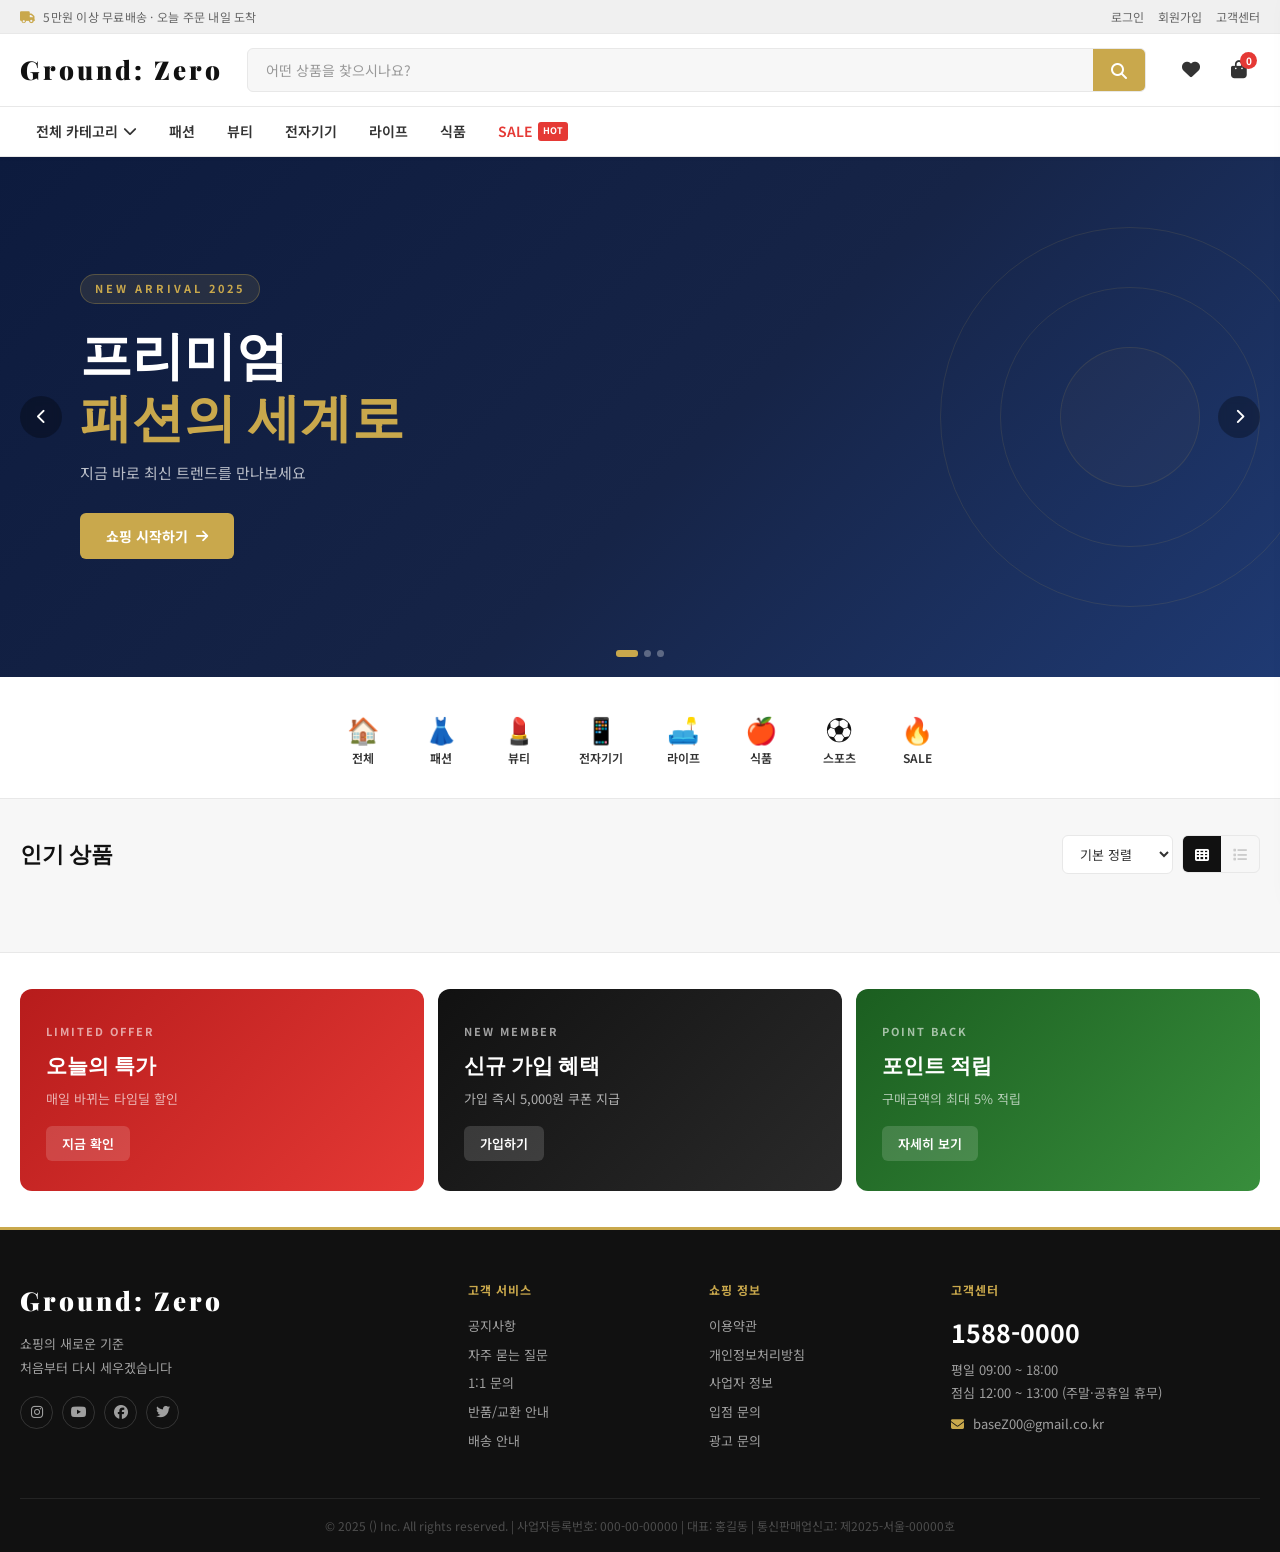
==== mypage.html @ 8efa4e67 "demo_1" ====
<!DOCTYPE html>
<html lang="ko" data-theme="light">

<head>
    <meta charset="UTF-8" />
    <meta name="viewport" content="width=device-width, initial-scale=1.0" />
    <title>마이페이지 — Ground: Zero</title>
    <link rel="stylesheet" href="main.css" />
    <link rel="stylesheet" href="mypage.css" />
    <link
        href="https://fonts.googleapis.com/css2?family=Playfair+Display:wght@400;700;900&family=Noto+Sans+KR:wght@300;400;500;700&display=swap"
        rel="stylesheet" />
    <link rel="stylesheet" href="https://cdnjs.cloudflare.com/ajax/libs/font-awesome/6.5.0/css/all.min.css" />
</head>

<body>

    <!-- HEADER -->
    <header id="mainHeader">
        <div class="header-top">
            <div class="container">
                <span class="header-notice"><i class="fa fa-truck"></i> 5만원 이상 무료배송 · 오늘 주문 내일 도착</span>
                <div class="header-top-links">
                    <a href="main.html">홈</a>
                    <a href="main.html" id="logoutLink" onclick="handleLogout()">로그아웃</a>
                    <a href="customer.html">고객센터</a>
                    <button class="dark-toggle" id="darkToggle" onclick="toggleDarkMode()" title="다크모드 전환">
                        <span class="toggle-track">
                            <span class="toggle-thumb"></span>
                            <i class="fa fa-sun toggle-icon sun-icon"></i>
                            <i class="fa fa-moon toggle-icon moon-icon"></i>
                        </span>
                        <span class="toggle-label" id="toggleLabel">다크</span>
                    </button>
                </div>
            </div>
        </div>
        <div class="header-main">
            <div class="container">
                <div class="logo" onclick="location.href='main.html'">Ground: Zero</div>
                <nav class="header-nav">
                    <a href="main.html">홈</a>
                    <a href="mypage.html" class="active">마이페이지</a>
                    <a href="notice.html">공지사항</a>
                    <a href="customer.html">고객센터</a>
                </nav>
                <div class="header-icons">
                    <a href="main.html" class="icon-btn" title="쇼핑 계속하기"><i class="fa fa-shopping-bag"></i></a>
                </div>
            </div>
        </div>
    </header>

    <!-- PAGE HERO -->
    <section class="mypage-hero">
        <div class="container">
            <div class="breadcrumb">
                <a href="main.html">홈</a>
                <i class="fa fa-chevron-right"></i>
                <span>마이페이지</span>
            </div>
            <div class="hero-profile">
                <div class="avatar" id="userAvatar">?</div>
                <div class="hero-info">
                    <p class="hero-greeting">안녕하세요 👋</p>
                    <h1 id="heroName">로딩 중...</h1>
                    <span class="hero-badge"><i class="fa fa-crown"></i> 일반 회원</span>
                </div>
            </div>
        </div>
        <div class="hero-deco">
            <div class="deco-circle dc1"></div>
            <div class="deco-circle dc2"></div>
        </div>
    </section>

    <!-- MAIN -->
    <main class="mypage-main">
        <div class="container">
            <div class="mypage-layout">

                <!-- 사이드바 -->
                <aside class="mypage-sidebar">
                    <div class="profile-card">
                        <div class="profile-avatar" id="sideAvatar">?</div>
                        <div class="profile-name" id="sideName">-</div>
                        <div class="profile-nick" id="sideNick">-</div>
                        <div class="profile-stats">
                            <div class="pstat">
                                <span class="pstat-num" id="statCart">0</span>
                                <span class="pstat-label">장바구니</span>
                            </div>
                            <div class="pstat-divider"></div>
                            <div class="pstat">
                                <span class="pstat-num" id="statWish">0</span>
                                <span class="pstat-label">찜</span>
                            </div>
                            <div class="pstat-divider"></div>
                            <div class="pstat">
                                <span class="pstat-num" id="statRecent">0</span>
                                <span class="pstat-label">최근 본</span>
                            </div>
                        </div>
                    </div>

                    <nav class="side-nav">
                        <a href="#section-cart" class="side-nav-item active" onclick="scrollTo('section-cart')">
                            <i class="fa fa-shopping-cart"></i> 장바구니
                        </a>
                        <a href="#section-wish" class="side-nav-item" onclick="scrollTo('section-wish')">
                            <i class="fa fa-heart"></i> 찜 목록
                        </a>
                        <a href="#section-recent" class="side-nav-item" onclick="scrollTo('section-recent')">
                            <i class="fa fa-clock"></i> 최근 본 상품
                        </a>
                        <a href="main.html" class="side-nav-item">
                            <i class="fa fa-store"></i> 쇼핑 계속하기
                        </a>
                    </nav>
                </aside>

                <!-- 콘텐츠 -->
                <div class="mypage-content">

                    <!-- 장바구니 -->
                    <section class="mp-section" id="section-cart">
                        <div class="mp-section-header">
                            <div class="mp-section-title">
                                <i class="fa fa-shopping-cart"></i>
                                <h2>장바구니</h2>
                                <span class="mp-count" id="cartCount">0</span>
                            </div>
                            <a href="main.html" class="mp-btn-outline">쇼핑 계속하기</a>
                        </div>
                        <div class="mp-list" id="cartList">
                            <div class="mp-empty">
                                <i class="fa fa-shopping-cart"></i>
                                <p>장바구니가 비어있어요</p>
                                <a href="main.html" class="mp-btn-fill">상품 보러가기</a>
                            </div>
                        </div>
                        <div class="cart-summary" id="cartSummary" style="display:none">
                            <div class="cart-total-row">
                                <span>총 결제금액</span>
                                <strong id="cartTotal">₩0</strong>
                            </div>
                            <button class="mp-btn-checkout" onclick="location.href='main.html'">
                                <i class="fa fa-credit-card"></i> 주문하기
                            </button>
                        </div>
                    </section>

                    <!-- 찜 목록 -->
                    <section class="mp-section" id="section-wish">
                        <div class="mp-section-header">
                            <div class="mp-section-title">
                                <i class="fa fa-heart"></i>
                                <h2>찜 목록</h2>
                                <span class="mp-count" id="wishCount">0</span>
                            </div>
                        </div>
                        <div class="mp-grid" id="wishList">
                            <div class="mp-empty">
                                <i class="fa fa-heart"></i>
                                <p>찜한 상품이 없어요</p>
                                <a href="main.html" class="mp-btn-fill">상품 보러가기</a>
                            </div>
                        </div>
                    </section>

                    <!-- 최근 본 상품 -->
                    <section class="mp-section" id="section-recent">
                        <div class="mp-section-header">
                            <div class="mp-section-title">
                                <i class="fa fa-clock"></i>
                                <h2>최근 본 상품</h2>
                                <span class="mp-count" id="recentCount">0</span>
                            </div>
                            <button class="mp-btn-outline" onclick="clearRecent()">전체 삭제</button>
                        </div>
                        <div class="mp-grid" id="recentList">
                            <div class="mp-empty">
                                <i class="fa fa-clock"></i>
                                <p>최근 본 상품이 없어요</p>
                                <a href="main.html" class="mp-btn-fill">상품 보러가기</a>
                            </div>
                        </div>
                    </section>

                </div>
            </div>
        </div>
    </main>

    <!-- FOOTER -->
    <footer>
        <div class="container">
            <div class="footer-grid">
                <div class="footer-brand">
                    <div class="logo">Ground: Zero</div>
                    <p>쇼핑의 새로운 기준<br />처음부터 다시 세우겠습니다</p>
                    <div class="social-links">
                        <a href="#"><i class="fab fa-instagram"></i></a>
                        <a href="#"><i class="fab fa-youtube"></i></a>
                        <a href="#"><i class="fab fa-facebook"></i></a>
                        <a href="#"><i class="fab fa-twitter"></i></a>
                    </div>
                </div>
                <div class="footer-links">
                    <h4>고객 서비스</h4>
                    <a href="notice.html">공지사항</a>
                    <a href="customer.html">자주 묻는 질문</a>
                    <a href="customer.html">1:1 문의</a>
                </div>
                <div class="footer-links">
                    <h4>쇼핑 정보</h4>
                    <a href="#">이용약관</a>
                    <a href="#">개인정보처리방침</a>
                    <a href="#">사업자 정보</a>
                </div>
                <div class="footer-contact">
                    <h4>고객센터</h4>
                    <div class="cs-number">1588-0000</div>
                    <p>평일 09:00 ~ 18:00<br />점심 12:00 ~ 13:00</p>
                    <div class="cs-email"><i class="fa fa-envelope"></i> baseZ00@gmail.co.kr</div>
                </div>
            </div>
            <div class="footer-bottom">
                <p>© 2025 Ground: Zero Inc. All rights reserved.</p>
            </div>
        </div>
    </footer>

    <div class="toast-wrap" id="toastWrap"></div>
    <script src="mypage.js"></script>
</body>

</html>
---- main.css ----
/* ============================================
   Ground: Zero — main.css
   쇼핑몰 스타일: 흰 배경 + 골드 포인트
   다크모드 없음
   ============================================ */

:root {
  --accent:      #c9a84c;
  --accent-lt:   #e8c97a;
  --accent-dim:  #fdf6e3;
  --black:       #111111;
  --gray-dark:   #333333;
  --gray:        #666666;
  --gray-light:  #999999;
  --gray-pale:   #cccccc;
  --border:      #e8e8e8;
  --bg:          #ffffff;
  --bg-soft:     #f7f7f7;
  --red:         #e53935;
  --green:       #2e7d32;
  --blue:        #1565c0;
  --radius:      6px;
  --radius-sm:   4px;
  --radius-lg:   12px;
  --transition:  all 0.18s ease;
  --shadow:      0 2px 8px rgba(0,0,0,0.08);
  --shadow-lg:   0 4px 24px rgba(0,0,0,0.12);
  /* 하위 호환 */
  --navy:        var(--black);
  --navy-mid:    #222;
  --navy-light:  #333;
  --cream:       #fff;
  --cream-dark:  var(--bg-soft);
  --beige:       var(--bg-soft);
  --text-main:   var(--black);
  --text-sub:    var(--gray);
  --text-muted:  var(--gray-light);
  --text-logo:   var(--black);
  --bg-header:   var(--black);
  --bg-header2:  #1a1a1a;
  --bg-main:     var(--bg-soft);
  --bg-qcat:     var(--bg);
  --bg-cart:     var(--bg);
  --bg-event:    var(--bg);
  --bg-nav:      var(--bg);
  --bg-card:     var(--bg);
  --bg-input:    var(--bg);
  --bg-modal:    var(--bg);
  --bg-suggest:  var(--bg);
  --bg-terms:    var(--bg-soft);
  --bg-page:     var(--bg);
  --text-on-header: rgba(255,255,255,0.85);
  --text-nav:    var(--gray-dark);
  --text-footer: rgba(255,255,255,0.65);
  --border-card: var(--border);
  --border-nav:  var(--border);
}

/* ── 리셋 ── */
*, *::before, *::after { box-sizing: border-box; margin: 0; padding: 0; }
html { scroll-behavior: smooth; }
body {
  font-family: 'Noto Sans KR', sans-serif;
  background: var(--bg);
  color: var(--black);
  line-height: 1.6;
  overflow-x: hidden;
  font-size: 14px;
}
a { text-decoration: none; color: inherit; }
button { cursor: pointer; border: none; background: none; font-family: inherit; font-size: inherit; }
input, select, textarea { font-family: inherit; font-size: inherit; }
ul { list-style: none; }
img { max-width: 100%; display: block; }
.container { max-width: 1280px; margin: 0 auto; padding: 0 20px; }

/* ══════════════════════════════════════════
   HEADER
══════════════════════════════════════════ */
#mainHeader {
  position: sticky; top: 0; z-index: 900;
  background: #fff;
  border-bottom: 1px solid var(--border);
  box-shadow: 0 1px 4px rgba(0,0,0,0.06);
  transition: box-shadow 0.2s;
}
.header-top { background: #f0f0f0; padding: 7px 0; border-bottom: 1px solid var(--border); }
.header-top .container { display: flex; justify-content: space-between; align-items: center; }
.header-notice { font-size: 12px; color: var(--gray); letter-spacing: 0.02em; }
.header-notice i { margin-right: 5px; color: var(--accent); }
.header-top-links { display: flex; gap: 14px; align-items: center; }
.header-top-links a { color: var(--gray); font-size: 12px; transition: var(--transition); }
.header-top-links a:hover { color: var(--black); }

/* 다크모드 토글 완전 숨김 */
.dark-toggle { display: none !important; }

.header-main { padding: 14px 0; }
.header-main .container { display: flex; align-items: center; gap: 24px; }
.logo {
  font-family: 'Playfair Display', serif;
  font-size: 26px; font-weight: 900;
  color: var(--black); letter-spacing: 3px;
  cursor: pointer; flex-shrink: 0;
}

/* 검색 */
.search-wrap { flex: 1; position: relative; }
.search-box {
  display: flex;
  background: var(--bg-soft);
  border: 1.5px solid var(--border);
  border-radius: var(--radius);
  overflow: hidden; transition: var(--transition);
}
.search-box:focus-within {
  border-color: var(--accent); background: #fff;
  box-shadow: 0 0 0 3px rgba(201,168,76,0.1);
}
.search-box input {
  flex: 1; background: none; border: none;
  padding: 11px 18px; color: var(--black);
  font-size: 14px; outline: none;
}
.search-box input::placeholder { color: var(--gray-light); }
.search-box button {
  padding: 0 18px; background: var(--accent);
  color: #fff; font-size: 16px;
  transition: var(--transition); flex-shrink: 0;
}
.search-box button:hover { background: #b8943e; }

.search-suggest {
  position: absolute; top: calc(100% + 4px);
  left: 0; right: 0; background: #fff;
  border-radius: var(--radius); box-shadow: var(--shadow-lg);
  overflow: hidden; display: none; z-index: 100;
  border: 1px solid var(--border);
}
.search-suggest.show { display: block; }
.suggest-item {
  padding: 11px 18px; cursor: pointer;
  font-size: 14px; color: var(--gray-dark);
  border-bottom: 1px solid var(--border); transition: var(--transition);
}
.suggest-item:last-child { border-bottom: none; }
.suggest-item:hover { background: var(--bg-soft); }
.suggest-item i { color: var(--gray-pale); margin-right: 10px; }

.header-icons { display: flex; gap: 6px; }
.icon-btn {
  position: relative; width: 42px; height: 42px;
  border-radius: var(--radius); color: var(--gray-dark);
  font-size: 18px; display: flex; align-items: center; justify-content: center;
  transition: var(--transition);
}
.icon-btn:hover { background: var(--bg-soft); color: var(--accent); }
.badge {
  position: absolute; top: 3px; right: 3px;
  background: var(--red); color: #fff;
  font-size: 10px; font-weight: 700;
  width: 17px; height: 17px; border-radius: 50%;
  display: flex; align-items: center; justify-content: center;
}

/* NAV */
#mainNav { background: #fff; border-top: 1px solid var(--border); }
#mainNav .container { display: flex; }
.nav-list { display: flex; align-items: stretch; }
.nav-list li { position: relative; }
.nav-list li a {
  display: flex; align-items: center; gap: 5px;
  padding: 13px 16px; color: var(--gray-dark);
  font-size: 14px; font-weight: 600;
  transition: var(--transition); white-space: nowrap;
}
.nav-list li a:hover { color: var(--accent); }
.nav-sale a { color: var(--red) !important; font-weight: 700; }
.sale-badge {
  background: var(--red); color: #fff;
  font-size: 9px; font-weight: 700;
  padding: 2px 5px; border-radius: 3px;
  animation: pulse 2s infinite;
}
@keyframes pulse { 0%,100%{opacity:1} 50%{opacity:0.6} }

.mega-dropdown {
  position: absolute; top: 100%; left: 0;
  background: #fff; border-radius: 0 0 var(--radius-lg) var(--radius-lg);
  box-shadow: var(--shadow-lg); display: none;
  grid-template-columns: repeat(4,1fr);
  min-width: 520px; z-index: 200;
  border: 1px solid var(--border); border-top: 2px solid var(--accent);
}
.has-dropdown:hover .mega-dropdown { display: grid; }
.mega-col { padding: 18px 20px; border-right: 1px solid var(--border); }
.mega-col:last-child { border: none; }
.mega-col h4 {
  font-size: 11px; font-weight: 700; color: var(--accent);
  letter-spacing: 1px; text-transform: uppercase; margin-bottom: 10px;
}
.mega-col a { display: block; font-size: 13px; color: var(--gray); padding: 4px 0; transition: var(--transition); }
.mega-col a:hover { color: var(--black); padding-left: 5px; }

/* ══════════════════════════════════════════
   장바구니
══════════════════════════════════════════ */
.cart-overlay {
  position: fixed; inset: 0; background: rgba(0,0,0,0.35);
  z-index: 1000; display: none; opacity: 0; transition: opacity 0.2s;
}
.cart-overlay.show { display: block; opacity: 1; }
.cart-panel {
  position: fixed; right: -420px; top: 0; bottom: 0; width: 400px;
  background: #fff; z-index: 1001;
  transition: right 0.3s cubic-bezier(0.4,0,0.2,1);
  display: flex; flex-direction: column;
  box-shadow: -4px 0 24px rgba(0,0,0,0.1);
}
.cart-panel.open { right: 0; }
.cart-header {
  display: flex; justify-content: space-between; align-items: center;
  padding: 20px 22px; border-bottom: 1px solid var(--border);
  background: var(--black);
}
.cart-header h3 { font-size: 16px; font-weight: 700; color: #fff; }
.cart-header button { font-size: 18px; color: rgba(255,255,255,0.6); }
.cart-header button:hover { color: #fff; }
.cart-items { flex: 1; overflow-y: auto; padding: 14px; }
.cart-empty {
  text-align: center; padding: 60px 20px;
  color: var(--gray-light); font-size: 14px; line-height: 2.2;
}
.cart-item {
  display: flex; gap: 12px;
  padding: 14px 0; border-bottom: 1px solid var(--border);
}
.cart-item-img {
  width: 66px; height: 66px; border-radius: var(--radius);
  background: var(--bg-soft); font-size: 30px;
  display: flex; align-items: center; justify-content: center;
  flex-shrink: 0; border: 1px solid var(--border);
}
.cart-item-info { flex: 1; }
.cart-item-name { font-size: 13px; font-weight: 500; color: var(--black); margin-bottom: 3px; }
.cart-item-price { font-size: 14px; font-weight: 700; color: var(--black); }
.cart-item-qty { font-size: 12px; color: var(--gray-light); }
.cart-item-remove { color: var(--gray-pale); font-size: 14px; }
.cart-item-remove:hover { color: var(--red); }
.cart-footer { padding: 16px 22px; border-top: 1px solid var(--border); background: var(--bg-soft); }
.cart-total {
  display: flex; justify-content: space-between; align-items: center;
  margin-bottom: 13px; font-size: 14px; color: var(--gray-dark);
}
.cart-total strong { font-size: 20px; font-weight: 700; color: var(--black); }

/* ══════════════════════════════════════════
   HERO
══════════════════════════════════════════ */
.hero { position: relative; height: 520px; overflow: hidden; }
.hero-slides { height: 100%; }
.hero-slide {
  position: absolute; inset: 0;
  display: flex; align-items: center;
  opacity: 0; transition: opacity 0.7s ease;
}
.hero-slide.active { opacity: 1; z-index: 1; }
.hero-content { position: relative; z-index: 2; padding: 0 80px; max-width: 600px; }
.hero-sub {
  display: inline-block; font-size: 11px; font-weight: 700;
  letter-spacing: 3px; color: var(--accent);
  background: rgba(201,168,76,0.12); border: 1px solid rgba(201,168,76,0.3);
  padding: 5px 14px; border-radius: 50px; margin-bottom: 18px;
}
.hero-content h1 {
  font-family: 'Playfair Display', serif;
  font-size: clamp(30px, 4.5vw, 52px);
  color: #fff; line-height: 1.2; margin-bottom: 14px;
}
.hero-content h1 em { color: var(--accent); font-style: normal; }
.hero-content p { color: rgba(255,255,255,0.7); font-size: 15px; margin-bottom: 28px; }
.hero-btn {
  display: inline-flex; align-items: center; gap: 8px;
  background: var(--accent); color: #fff;
  font-weight: 700; font-size: 14px;
  padding: 13px 26px; border-radius: var(--radius);
  transition: var(--transition);
}
.hero-btn:hover { background: #b8943e; transform: translateY(-2px); }
.hero-btn i { transition: transform 0.2s; }
.hero-btn:hover i { transform: translateX(3px); }
.hero-deco { position: absolute; right: -40px; top: 50%; transform: translateY(-50%); }
.deco-circle { position: absolute; border-radius: 50%; border: 1px solid rgba(201,168,76,0.12); }
.c1 { width: 380px; height: 380px; top: -190px; right: 0; }
.c2 { width: 260px; height: 260px; top: -130px; right: 60px; animation: rotate 20s linear infinite; }
.c3 { width: 140px; height: 140px; top: -70px; right: 120px; background: rgba(201,168,76,0.03); }
@keyframes rotate { from{transform:rotate(0)} to{transform:rotate(360deg)} }
.hero-dots {
  position: absolute; bottom: 20px; left: 50%; transform: translateX(-50%);
  display: flex; gap: 6px; z-index: 10;
}
.dot { width: 7px; height: 7px; border-radius: 50%; background: rgba(255,255,255,0.3); cursor: pointer; transition: var(--transition); }
.dot.active { background: var(--accent); width: 22px; border-radius: 3px; }
.hero-arrow {
  position: absolute; top: 50%; transform: translateY(-50%); z-index: 10;
  width: 42px; height: 42px; border-radius: 50%;
  background: rgba(0,0,0,0.3); color: #fff; font-size: 15px;
  display: flex; align-items: center; justify-content: center;
  transition: var(--transition); backdrop-filter: blur(4px);
}
.hero-arrow:hover { background: var(--accent); }
.hero-arrow.left { left: 20px; }
.hero-arrow.right { right: 20px; }

/* ══════════════════════════════════════════
   빠른 카테고리
══════════════════════════════════════════ */
.quick-cats { padding: 26px 0 18px; background: #fff; border-bottom: 1px solid var(--border); }
.qcat-grid { display: flex; justify-content: center; gap: 8px; flex-wrap: wrap; }
.qcat-item {
  display: flex; flex-direction: column; align-items: center;
  gap: 6px; padding: 12px 16px; border-radius: var(--radius-lg);
  cursor: pointer; transition: var(--transition); min-width: 70px;
  border: 1px solid transparent;
}
.qcat-item:hover {
  background: var(--accent-dim); border-color: rgba(201,168,76,0.2);
  transform: translateY(-3px);
}
.qcat-icon { font-size: 26px; line-height: 1; }
.qcat-item span { font-size: 12px; font-weight: 600; color: var(--gray-dark); }

/* ══════════════════════════════════════════
   MAIN CONTENT
══════════════════════════════════════════ */
.main-content { padding: 36px 0 56px; background: var(--bg-soft); }
.section-header {
  display: flex; justify-content: space-between; align-items: flex-end;
  margin-bottom: 22px;
}
.section-header h2 {
  font-family: 'Playfair Display', serif;
  font-size: 22px; font-weight: 700; color: var(--black);
}
.product-count { display: block; font-size: 13px; color: var(--gray-light); margin-top: 3px; }
.filter-bar { display: flex; gap: 9px; align-items: center; }
#sortSelect {
  padding: 8px 13px; border: 1px solid var(--border);
  border-radius: var(--radius); font-size: 13px;
  color: var(--gray-dark); background: #fff;
  cursor: pointer; outline: none; transition: var(--transition);
}
#sortSelect:focus { border-color: var(--accent); }
.view-toggle { display: flex; border: 1px solid var(--border); border-radius: var(--radius); overflow: hidden; }
.view-toggle button { padding: 8px 12px; font-size: 14px; color: var(--gray-pale); transition: var(--transition); }
.view-toggle button.active { background: var(--black); color: #fff; }

/* 상품 그리드 */
.product-grid {
  display: grid;
  grid-template-columns: repeat(auto-fill, minmax(218px, 1fr));
  gap: 14px;
}
.product-grid.list-view { grid-template-columns: 1fr; }

.product-card {
  background: #fff; border-radius: var(--radius-lg);
  overflow: hidden; border: 1px solid var(--border);
  transition: var(--transition); cursor: pointer;
  position: relative; animation: fadeInUp 0.35s ease both;
}
@keyframes fadeInUp {
  from { opacity: 0; transform: translateY(12px); }
  to   { opacity: 1; transform: translateY(0); }
}
.product-card:hover { transform: translateY(-4px); box-shadow: var(--shadow-lg); border-color: rgba(201,168,76,0.25); }

.product-img {
  height: 200px; background: var(--bg-soft);
  display: flex; align-items: center; justify-content: center;
  font-size: 70px; position: relative; overflow: hidden;
}
.product-badges {
  position: absolute; top: 9px; left: 9px;
  display: flex; flex-direction: column; gap: 3px; z-index: 2;
}
.badge-tag {
  font-size: 10px; font-weight: 700;
  padding: 2px 7px; border-radius: 3px;
}
.badge-new  { background: var(--black); color: #fff; }
.badge-hot  { background: var(--red); color: #fff; }
.badge-sale { background: var(--accent); color: #fff; }
.wish-btn {
  position: absolute; top: 9px; right: 9px;
  width: 32px; height: 32px; border-radius: 50%;
  background: #fff; box-shadow: 0 2px 6px rgba(0,0,0,0.1);
  display: flex; align-items: center; justify-content: center;
  font-size: 14px; color: var(--gray-pale);
  z-index: 2; transition: var(--transition);
}
.wish-btn:hover, .wish-btn.active { color: var(--red); transform: scale(1.1); }

.product-info { padding: 13px; }
.product-cat {
  font-size: 11px; font-weight: 600;
  letter-spacing: 0.5px; color: var(--gray-light);
  text-transform: uppercase; margin-bottom: 4px;
}
.product-name {
  font-size: 14px; font-weight: 500; color: var(--black);
  margin-bottom: 7px; line-height: 1.4;
  display: -webkit-box; -webkit-line-clamp: 2; -webkit-box-orient: vertical; overflow: hidden;
}
.product-rating { display: flex; align-items: center; gap: 5px; margin-bottom: 7px; }
.stars { color: var(--accent); font-size: 11px; }
.rating-num { font-size: 12px; color: var(--gray-light); }
.product-price-wrap { display: flex; align-items: baseline; gap: 6px; }
.product-price { font-size: 17px; font-weight: 700; color: var(--black); }
.product-original { font-size: 12px; color: var(--gray-pale); text-decoration: line-through; }
.product-discount { font-size: 13px; font-weight: 700; color: var(--red); }

.product-card-footer { padding: 0 13px 13px; display: flex; gap: 6px; }
.btn-cart {
  flex: 1; background: var(--black); color: #fff;
  font-size: 13px; font-weight: 600; padding: 9px;
  border-radius: var(--radius); transition: var(--transition);
}
.btn-cart:hover { background: var(--accent); }
.btn-wish-add {
  width: 37px; border: 1px solid var(--border);
  border-radius: var(--radius); color: var(--gray-pale);
  font-size: 14px; transition: var(--transition);
}
.btn-wish-add:hover { border-color: var(--red); color: var(--red); }

.product-grid.list-view .product-card { display: flex; flex-direction: row; }
.product-grid.list-view .product-img { width: 180px; height: 160px; flex-shrink: 0; font-size: 54px; }
.product-grid.list-view .product-info { flex: 1; padding: 18px; }
.product-grid.list-view .product-name { font-size: 15px; -webkit-line-clamp: 1; }
.product-grid.list-view .product-card-footer { padding: 0 18px 18px; }

.no-result { text-align: center; padding: 70px 20px; color: var(--gray-light); font-size: 15px; }
.no-result i { font-size: 44px; margin-bottom: 14px; display: block; }

/* ══════════════════════════════════════════
   이벤트 배너
══════════════════════════════════════════ */
.event-banner { padding: 36px 0; background: #fff; border-top: 1px solid var(--border); }
.event-grid { display: grid; grid-template-columns: repeat(3,1fr); gap: 14px; }
.event-card {
  padding: 30px 26px; border-radius: var(--radius-lg);
  cursor: pointer; transition: var(--transition); overflow: hidden;
}
.event-card:hover { transform: translateY(-3px); box-shadow: var(--shadow-lg); }
.ev1 { background: linear-gradient(135deg, #b71c1c, #e53935); }
.ev2 { background: linear-gradient(135deg, #111, #2a2a2a); }
.ev3 { background: linear-gradient(135deg, #1b5e20, #388e3c); }
.ev-sub { font-size: 11px; font-weight: 700; letter-spacing: 2px; color: rgba(255,255,255,0.6); }
.event-card h3 { font-family: 'Playfair Display', serif; font-size: 21px; color: #fff; margin: 7px 0; }
.event-card p { font-size: 13px; color: rgba(255,255,255,0.65); margin-bottom: 16px; }
.event-card button {
  background: rgba(255,255,255,0.15); color: #fff;
  font-size: 13px; font-weight: 600;
  padding: 8px 16px; border-radius: var(--radius);
  transition: var(--transition);
}
.event-card button:hover { background: rgba(255,255,255,0.28); }

/* ══════════════════════════════════════════
   MODALS
══════════════════════════════════════════ */
.modal-overlay {
  position: fixed; inset: 0; background: rgba(0,0,0,0.45);
  z-index: 2000; display: none; align-items: center; justify-content: center;
  padding: 20px; backdrop-filter: blur(3px);
}
.modal-overlay.show { display: flex; }
.modal {
  background: #fff; border-radius: var(--radius-lg);
  width: 100%; max-width: 420px;
  max-height: 90vh; overflow-y: auto;
  position: relative; animation: modalIn 0.28s cubic-bezier(0.34,1.56,0.64,1);
  box-shadow: 0 20px 60px rgba(0,0,0,0.2);
}
.modal-lg      { max-width: 560px; }
.modal-product { max-width: 760px; }
@keyframes modalIn {
  from { opacity: 0; transform: scale(0.92) translateY(14px); }
  to   { opacity: 1; transform: scale(1) translateY(0); }
}
.modal-close {
  position: absolute; top: 14px; right: 14px;
  width: 32px; height: 32px; border-radius: 50%;
  background: var(--bg-soft); color: var(--gray); font-size: 13px;
  display: flex; align-items: center; justify-content: center;
  transition: var(--transition); z-index: 10;
}
.modal-close:hover { background: var(--red); color: #fff; }
.modal-title {
  font-family: 'Playfair Display', serif;
  font-size: 21px; font-weight: 700;
  text-align: center; padding: 26px 26px 0; color: var(--black);
}
.modal-body { padding: 20px 26px 26px; }

.form-group { margin-bottom: 14px; }
.form-group label { display: block; font-size: 13px; font-weight: 600; color: var(--gray-dark); margin-bottom: 5px; }
.req { color: var(--red); }
.form-group input, .form-group select {
  width: 100%; padding: 10px 13px;
  border: 1px solid var(--border); border-radius: var(--radius);
  font-size: 14px; color: var(--black); background: #fff;
  transition: var(--transition); outline: none;
}
.form-group input:focus { border-color: var(--accent); box-shadow: 0 0 0 3px rgba(201,168,76,0.1); }
.form-row { display: grid; grid-template-columns: 1fr 1fr; gap: 13px; }
.input-with-btn { display: flex; gap: 7px; }
.input-with-btn input { flex: 1; }
.btn-inline {
  padding: 0 13px; background: var(--black); color: #fff;
  font-size: 13px; font-weight: 600; border-radius: var(--radius);
  white-space: nowrap; transition: var(--transition);
}
.btn-inline:hover { background: var(--accent); }
.form-options {
  display: flex; justify-content: space-between; align-items: center;
  margin-bottom: 16px; font-size: 13px; color: var(--gray);
}
.form-options label { display: flex; align-items: center; gap: 6px; }
.form-options a { color: var(--accent); }
.hint { font-size: 12px; color: var(--gray-light); display: block; margin-top: 4px; }
.hint-text { font-size: 14px; color: var(--gray); margin-bottom: 16px; text-align: center; }
.pw-strength { height: 3px; background: var(--border); border-radius: 2px; margin-top: 6px; overflow: hidden; }
.pw-bar { height: 100%; width: 0; border-radius: 2px; transition: all 0.4s; }

.btn-primary {
  width: 100%; padding: 13px; background: var(--black); color: #fff;
  font-size: 15px; font-weight: 700; border-radius: var(--radius);
  transition: var(--transition); margin-bottom: 9px;
}
.btn-primary:hover { background: var(--accent); }
.btn-secondary {
  width: 100%; padding: 13px; background: var(--accent); color: #fff;
  font-size: 15px; font-weight: 700; border-radius: var(--radius);
  transition: var(--transition);
}
.btn-secondary:hover { background: #b8943e; }
.btn-outline {
  padding: 10px 24px; border: 1.5px solid var(--black); color: var(--black);
  font-size: 14px; font-weight: 600; border-radius: var(--radius);
  transition: var(--transition); background: transparent;
}
.btn-outline:hover { background: var(--black); color: #fff; }

.modal-divider { text-align: center; position: relative; margin: 14px 0; }
.modal-divider::before { content: ''; position: absolute; top: 50%; left: 0; right: 0; height: 1px; background: var(--border); }
.modal-divider span { position: relative; background: #fff; padding: 0 10px; font-size: 12px; color: var(--gray-light); }
.btn-social {
  width: 100%; padding: 11px; font-size: 14px; font-weight: 600;
  border-radius: var(--radius); margin-bottom: 8px;
  display: flex; align-items: center; justify-content: center; gap: 9px;
  transition: var(--transition);
}
.btn-social:hover { opacity: 0.88; }
.kakao { background: #FEE500; color: #191919; }
.naver { background: #03C75A; color: #fff; }
.modal-footer-text { text-align: center; font-size: 13px; color: var(--gray-light); }
.modal-footer-text a { color: var(--accent); font-weight: 600; }

.terms-box {
  background: var(--bg-soft); border: 1px solid var(--border);
  border-radius: var(--radius); padding: 13px; margin-bottom: 16px; font-size: 13px;
}
.terms-box label { display: flex; align-items: center; gap: 7px; padding: 5px 0; cursor: pointer; color: var(--gray); }
.terms-box label a { color: var(--blue); margin-left: auto; font-size: 12px; }
.check-all { font-size: 14px; border-bottom: 1px solid var(--border); padding-bottom: 9px !important; margin-bottom: 3px; color: var(--black) !important; }

.product-modal-body { display: flex; flex-direction: row; min-height: 380px; }
.product-modal-img {
  width: 260px; flex-shrink: 0; background: var(--bg-soft);
  display: flex; align-items: center; justify-content: center;
  font-size: 90px; border-radius: var(--radius-lg) 0 0 var(--radius-lg);
  border-right: 1px solid var(--border);
}
.product-modal-info { flex: 1; padding: 26px; }
.pm-category { font-size: 11px; font-weight: 600; letter-spacing: 1px; color: var(--gray-light); text-transform: uppercase; }
.product-modal-info h3 { font-family: 'Playfair Display', serif; font-size: 19px; font-weight: 700; margin: 8px 0; color: var(--black); }
.pm-rating { display: flex; align-items: center; gap: 5px; margin-bottom: 10px; font-size: 13px; color: var(--gray-light); }
.pm-rating .stars { color: var(--accent); }
.pm-price { font-size: 25px; font-weight: 700; color: var(--black); margin-bottom: 13px; }
.pm-desc { font-size: 13px; color: var(--gray); line-height: 1.7; margin-bottom: 17px; }
.pm-qty { display: flex; align-items: center; gap: 13px; margin-bottom: 17px; }
.pm-qty button {
  width: 33px; height: 33px; border-radius: 50%;
  border: 1px solid var(--border); font-size: 16px;
  transition: var(--transition); color: var(--black);
}
.pm-qty button:hover { border-color: var(--accent); color: var(--accent); }
.pm-qty span { font-size: 16px; font-weight: 700; min-width: 22px; text-align: center; }
.pm-actions { display: flex; flex-direction: column; gap: 8px; }

/* ══════════════════════════════════════════
   FOOTER
══════════════════════════════════════════ */
footer {
  background: var(--black); color: rgba(255,255,255,0.6);
  padding: 50px 0 0; border-top: 3px solid var(--accent);
}
.footer-grid { display: grid; grid-template-columns: 2fr 1fr 1fr 1.5fr; gap: 36px; padding-bottom: 42px; }
.footer-brand .logo { color: #fff; margin-bottom: 11px; }
.footer-brand p { font-size: 13px; line-height: 1.8; margin-bottom: 17px; }
.social-links { display: flex; gap: 9px; }
.social-links a {
  width: 33px; height: 33px; border-radius: 50%;
  border: 1px solid rgba(255,255,255,0.15);
  display: flex; align-items: center; justify-content: center;
  font-size: 14px; transition: var(--transition);
}
.social-links a:hover { border-color: var(--accent); color: var(--accent); }
.footer-links h4, .footer-contact h4 {
  font-size: 12px; font-weight: 700; letter-spacing: 1px;
  color: var(--accent); text-transform: uppercase; margin-bottom: 13px;
}
.footer-links a { display: block; font-size: 13px; padding: 4px 0; transition: var(--transition); }
.footer-links a:hover { color: #fff; padding-left: 5px; }
.cs-number { font-size: 25px; font-weight: 700; color: #fff; margin-bottom: 6px; }
.footer-contact p { font-size: 13px; line-height: 1.8; margin-bottom: 9px; }
.cs-email { font-size: 13px; }
.cs-email i { color: var(--accent); margin-right: 5px; }
.footer-bottom {
  border-top: 1px solid rgba(255,255,255,0.08); padding: 17px 0;
  text-align: center; font-size: 12px; color: rgba(255,255,255,0.25);
}

/* ══════════════════════════════════════════
   TOAST
══════════════════════════════════════════ */
.toast-wrap { position: fixed; top: 20px; right: 20px; z-index: 9999; display: flex; flex-direction: column; gap: 7px; }
.toast {
  background: var(--black); color: #fff;
  padding: 13px 18px; border-radius: var(--radius);
  font-size: 14px; box-shadow: var(--shadow-lg);
  border-left: 3px solid var(--accent);
  animation: slideInRight 0.28s ease, fadeOut 0.35s ease 2.65s forwards;
  min-width: 240px;
}
.toast.success { border-left-color: var(--green); }
.toast.error   { border-left-color: var(--red); }
@keyframes slideInRight { from{transform:translateX(100%);opacity:0} to{transform:translateX(0);opacity:1} }
@keyframes fadeOut { from{opacity:1} to{opacity:0;transform:translateY(-7px)} }

/* ══════════════════════════════════════════
   RESPONSIVE
══════════════════════════════════════════ */
@media (max-width: 1024px) {
  .footer-grid { grid-template-columns: 1fr 1fr; }
  .event-grid  { grid-template-columns: 1fr; }
}
@media (max-width: 768px) {
  .header-main .container { flex-wrap: wrap; gap: 10px; }
  .search-wrap { order: 3; width: 100%; flex: none; }
  .logo { font-size: 20px; }
  .hero { height: 360px; }
  .hero-content { padding: 0 24px; }
  .hero-content h1 { font-size: 26px; }
  #mainNav { display: none; }
  #mainNav.open { display: block; }
  .nav-list { flex-direction: column; }
  .mega-dropdown { position: static; display: none !important; }
  .product-grid { grid-template-columns: repeat(2,1fr); }
  .footer-grid { grid-template-columns: 1fr; }
  .product-modal-body { flex-direction: column; }
  .product-modal-img { width: 100%; height: 180px; border-radius: var(--radius-lg) var(--radius-lg) 0 0; border-right: none; border-bottom: 1px solid var(--border); }
  .form-row { grid-template-columns: 1fr; }
  .mobile-menu-btn { display: flex !important; }
}
@media (max-width: 480px) {
  .product-grid { grid-template-columns: 1fr; }
  .qcat-grid { gap: 5px; }
  .qcat-item { padding: 10px 12px; min-width: 58px; }
  .cart-panel { width: 100%; right: -100%; }
}
.mobile-menu-btn { display: none; }
---- mypage.css ----
/* ============================================
   Ground: Zero — mypage.css
   흰 배경 쇼핑몰 스타일
   ============================================ */

:root {
  --accent:     #c9a84c;
  --accent-lt:  #e8c97a;
  --accent-dim: #fdf6e3;
  --black:      #111111;
  --gray-dark:  #333333;
  --gray:       #666666;
  --gray-light: #999999;
  --gray-pale:  #cccccc;
  --border:     #e8e8e8;
  --bg:         #ffffff;
  --bg-soft:    #f7f7f7;
  --red:        #e53935;
  --green:      #2e7d32;
  --radius:     6px;
  --radius-sm:  4px;
  --radius-lg:  12px;
  --transition: all 0.18s ease;
  --shadow:     0 2px 8px rgba(0,0,0,0.08);
  --shadow-lg:  0 4px 24px rgba(0,0,0,0.12);
}

*, *::before, *::after { box-sizing: border-box; margin: 0; padding: 0; }
html { scroll-behavior: smooth; }
body { font-family: 'Noto Sans KR', sans-serif; background: var(--bg-soft); color: var(--black); line-height: 1.6; overflow-x: hidden; font-size: 14px; }
a { text-decoration: none; color: inherit; }
button { cursor: pointer; border: none; background: none; font-family: inherit; }
ul { list-style: none; }
.container { max-width: 1280px; margin: 0 auto; padding: 0 20px; }

/* HEADER */
#mainHeader { position: sticky; top: 0; z-index: 900; background: #fff; border-bottom: 1px solid var(--border); box-shadow: 0 1px 4px rgba(0,0,0,0.06); }
.header-top { background: var(--black); padding: 7px 0; }
.header-top .container { display: flex; justify-content: space-between; align-items: center; }
.header-notice { font-size: 12px; color: rgba(255,255,255,0.7); }
.header-notice i { margin-right: 5px; color: var(--accent); }
.header-top-links { display: flex; gap: 14px; align-items: center; }
.header-top-links a { color: rgba(255,255,255,0.6); font-size: 12px; transition: var(--transition); }
.header-top-links a:hover { color: var(--accent); }
.dark-toggle { display: none !important; }
.header-main { padding: 14px 0; }
.header-main .container { display: flex; align-items: center; gap: 24px; }
.logo { font-family: 'Playfair Display', serif; font-size: 24px; font-weight: 900; color: var(--black); letter-spacing: 3px; cursor: pointer; flex-shrink: 0; }
.header-nav { display: flex; gap: 4px; flex: 1; }
.header-nav a { padding: 8px 14px; border-radius: var(--radius); font-size: 14px; font-weight: 500; color: var(--gray-dark); transition: var(--transition); }
.header-nav a:hover, .header-nav a.active { background: var(--accent-dim); color: var(--accent); }
.header-icons { display: flex; gap: 6px; }
.icon-btn { width: 40px; height: 40px; border-radius: var(--radius); font-size: 17px; color: var(--gray-dark); display: flex; align-items: center; justify-content: center; transition: var(--transition); }
.icon-btn:hover { background: var(--bg-soft); color: var(--accent); }

/* HERO */
.mypage-hero {
  background: var(--black);
  padding: 40px 0 48px;
  position: relative; overflow: hidden;
}
.breadcrumb { display: flex; align-items: center; gap: 7px; font-size: 12px; color: rgba(255,255,255,0.4); margin-bottom: 22px; }
.breadcrumb a { color: rgba(255,255,255,0.45); transition: var(--transition); }
.breadcrumb a:hover { color: var(--accent); }
.breadcrumb i { font-size: 10px; }
.hero-profile { display: flex; align-items: center; gap: 24px; position: relative; z-index: 2; }
.avatar {
  width: 82px; height: 82px; border-radius: 50%;
  background: var(--accent); display: flex; align-items: center; justify-content: center;
  font-size: 32px; font-weight: 700; color: #fff;
  border: 3px solid rgba(201,168,76,0.35); flex-shrink: 0;
}
.hero-greeting { font-size: 13px; color: rgba(255,255,255,0.55); margin-bottom: 5px; }
.hero-info h1 { font-family: 'Playfair Display', serif; font-size: 28px; color: #fff; margin-bottom: 9px; }
.hero-badge { display: inline-flex; align-items: center; gap: 5px; font-size: 12px; font-weight: 600; color: var(--accent); background: rgba(201,168,76,0.1); border: 1px solid rgba(201,168,76,0.25); padding: 4px 12px; border-radius: 50px; }
.hero-deco { position: absolute; right: 0; top: 0; bottom: 0; pointer-events: none; }
.deco-circle { position: absolute; border-radius: 50%; border: 1px solid rgba(201,168,76,0.1); }
.dc1 { width: 280px; height: 280px; top: -70px; right: -50px; }
.dc2 { width: 170px; height: 170px; top: 20px; right: 80px; animation: rotate 25s linear infinite; }
@keyframes rotate { from{transform:rotate(0)} to{transform:rotate(360deg)} }

/* LAYOUT */
.mypage-main { padding: 36px 0 72px; background: var(--bg-soft); }
.mypage-layout { display: grid; grid-template-columns: 260px 1fr; gap: 24px; align-items: start; }

/* SIDEBAR */
.mypage-sidebar { position: sticky; top: 90px; }
.profile-card {
  background: #fff; border-radius: var(--radius-lg); padding: 24px 18px;
  text-align: center; margin-bottom: 12px; box-shadow: var(--shadow);
  border: 1px solid var(--border); border-top: 3px solid var(--accent);
}
.profile-avatar { width: 64px; height: 64px; border-radius: 50%; background: var(--accent); display: flex; align-items: center; justify-content: center; font-size: 26px; font-weight: 700; color: #fff; margin: 0 auto 12px; }
.profile-name { font-family: 'Playfair Display', serif; font-size: 17px; font-weight: 700; color: var(--black); margin-bottom: 3px; }
.profile-nick { font-size: 13px; color: var(--gray-light); margin-bottom: 18px; }
.profile-stats { display: flex; justify-content: center; align-items: center; background: var(--bg-soft); border-radius: var(--radius); padding: 13px 0; border: 1px solid var(--border); }
.pstat { flex: 1; text-align: center; }
.pstat-num { display: block; font-size: 19px; font-weight: 700; color: var(--accent); margin-bottom: 3px; }
.pstat-label { font-size: 11px; color: var(--gray-light); }
.pstat-divider { width: 1px; height: 30px; background: var(--border); }

.side-nav { background: #fff; border-radius: var(--radius-lg); overflow: hidden; box-shadow: var(--shadow); border: 1px solid var(--border); }
.side-nav-item { display: flex; align-items: center; gap: 10px; padding: 14px 18px; color: var(--gray); font-size: 14px; font-weight: 500; border-bottom: 1px solid var(--border); transition: var(--transition); cursor: pointer; }
.side-nav-item:last-child { border-bottom: none; }
.side-nav-item:hover { background: var(--accent-dim); color: var(--black); padding-left: 22px; }
.side-nav-item.active { background: var(--black); color: #fff; }
.side-nav-item i { width: 17px; text-align: center; }

/* SECTIONS */
.mp-section { background: #fff; border-radius: var(--radius-lg); padding: 24px; margin-bottom: 20px; box-shadow: var(--shadow); border: 1px solid var(--border); animation: fadeInUp 0.35s ease both; }
.mp-section:nth-child(2) { animation-delay: 0.07s; }
.mp-section:nth-child(3) { animation-delay: 0.14s; }
@keyframes fadeInUp { from{opacity:0;transform:translateY(12px)} to{opacity:1;transform:translateY(0)} }

.mp-section-header { display: flex; justify-content: space-between; align-items: center; margin-bottom: 20px; padding-bottom: 14px; border-bottom: 1px solid var(--border); }
.mp-section-title { display: flex; align-items: center; gap: 9px; }
.mp-section-title i { color: var(--accent); font-size: 15px; }
.mp-section-title h2 { font-family: 'Playfair Display', serif; font-size: 18px; color: var(--black); }
.mp-count { background: var(--black); color: #fff; font-size: 11px; font-weight: 700; padding: 2px 8px; border-radius: 50px; min-width: 22px; text-align: center; }

.mp-btn-outline { padding: 7px 14px; border: 1px solid var(--border); border-radius: var(--radius); color: var(--gray); font-size: 13px; font-weight: 500; transition: var(--transition); cursor: pointer; background: none; }
.mp-btn-outline:hover { border-color: var(--accent); color: var(--accent); }

/* 빈 상태 */
.mp-empty { text-align: center; padding: 44px 20px; color: var(--gray-pale); }
.mp-empty i { font-size: 36px; margin-bottom: 11px; display: block; }
.mp-empty p { font-size: 14px; margin-bottom: 14px; color: var(--gray-light); }
.mp-btn-fill { display: inline-block; padding: 9px 18px; background: var(--black); color: #fff; font-size: 13px; font-weight: 700; border-radius: var(--radius); transition: var(--transition); }
.mp-btn-fill:hover { background: var(--accent); }

/* 장바구니 리스트 */
.mp-list { display: flex; flex-direction: column; gap: 10px; }
.mp-cart-item { display: flex; align-items: center; gap: 14px; padding: 14px; background: var(--bg-soft); border-radius: var(--radius-lg); border: 1px solid var(--border); transition: var(--transition); }
.mp-cart-item:hover { border-color: rgba(201,168,76,0.2); }
.mp-cart-emoji { width: 54px; height: 54px; border-radius: var(--radius); background: #fff; display: flex; align-items: center; justify-content: center; font-size: 26px; flex-shrink: 0; border: 1px solid var(--border); }
.mp-cart-info { flex: 1; }
.mp-cart-name { font-size: 14px; font-weight: 600; color: var(--black); margin-bottom: 3px; }
.mp-cart-price { font-size: 14px; font-weight: 700; color: var(--black); }
.mp-cart-qty { font-size: 12px; color: var(--gray-light); margin-top: 2px; }
.mp-cart-remove { color: var(--gray-pale); font-size: 14px; cursor: pointer; padding: 4px 7px; border-radius: var(--radius); transition: var(--transition); background: none; border: none; }
.mp-cart-remove:hover { color: var(--red); background: rgba(229,57,53,0.07); }

.cart-summary { margin-top: 18px; padding-top: 18px; border-top: 1px solid var(--border); }
.cart-total-row { display: flex; justify-content: space-between; align-items: center; margin-bottom: 14px; font-size: 14px; color: var(--gray); }
.cart-total-row strong { font-size: 22px; font-weight: 700; color: var(--black); }
.mp-btn-checkout { width: 100%; padding: 13px; background: var(--black); color: #fff; font-size: 15px; font-weight: 700; border-radius: var(--radius); border: none; cursor: pointer; transition: var(--transition); display: flex; align-items: center; justify-content: center; gap: 7px; }
.mp-btn-checkout:hover { background: var(--accent); }

/* 그리드 (찜/최근) */
.mp-grid { display: grid; grid-template-columns: repeat(auto-fill, minmax(150px, 1fr)); gap: 13px; }
.mp-product-card { background: var(--bg-soft); border-radius: var(--radius-lg); overflow: hidden; border: 1px solid var(--border); cursor: pointer; transition: var(--transition); position: relative; }
.mp-product-card:hover { transform: translateY(-3px); border-color: rgba(201,168,76,0.25); box-shadow: var(--shadow); }
.mp-product-img { height: 100px; background: #fff; display: flex; align-items: center; justify-content: center; font-size: 44px; border-bottom: 1px solid var(--border); }
.mp-product-info { padding: 10px; }
.mp-product-name { font-size: 12px; font-weight: 600; color: var(--black); margin-bottom: 5px; line-height: 1.4; display: -webkit-box; -webkit-line-clamp: 2; -webkit-box-orient: vertical; overflow: hidden; }
.mp-product-price { font-size: 13px; font-weight: 700; color: var(--black); }
.mp-product-remove { position: absolute; top: 7px; right: 7px; width: 24px; height: 24px; border-radius: 50%; background: rgba(0,0,0,0.4); color: #fff; font-size: 10px; display: flex; align-items: center; justify-content: center; cursor: pointer; border: none; transition: var(--transition); opacity: 0; }
.mp-product-card:hover .mp-product-remove { opacity: 1; }
.mp-product-remove:hover { background: var(--red); }

/* TOAST */
.toast-wrap { position: fixed; top: 20px; right: 20px; z-index: 9999; display: flex; flex-direction: column; gap: 7px; }
.toast { background: var(--black); color: #fff; padding: 12px 17px; border-radius: var(--radius); font-size: 14px; box-shadow: var(--shadow-lg); border-left: 3px solid var(--accent); animation: slideInRight 0.28s ease, fadeOut 0.35s ease 2.65s forwards; min-width: 230px; }
.toast.success { border-left-color: var(--green); }
.toast.error   { border-left-color: var(--red); }
@keyframes slideInRight { from{transform:translateX(100%);opacity:0} to{transform:translateX(0);opacity:1} }
@keyframes fadeOut { from{opacity:1} to{opacity:0;transform:translateY(-7px)} }

/* FOOTER */
footer { background: var(--black); color: rgba(255,255,255,0.6); padding: 50px 0 0; border-top: 3px solid var(--accent); }
.footer-grid { display: grid; grid-template-columns: 2fr 1fr 1fr 1.5fr; gap: 34px; padding-bottom: 40px; }
.footer-brand .logo { color: #fff; margin-bottom: 11px; }
.footer-brand p { font-size: 13px; line-height: 1.8; margin-bottom: 17px; }
.social-links { display: flex; gap: 9px; }
.social-links a { width: 33px; height: 33px; border-radius: 50%; border: 1px solid rgba(255,255,255,0.15); display: flex; align-items: center; justify-content: center; font-size: 14px; transition: var(--transition); }
.social-links a:hover { border-color: var(--accent); color: var(--accent); }
.footer-links h4, .footer-contact h4 { font-size: 12px; font-weight: 700; letter-spacing: 1px; color: var(--accent); text-transform: uppercase; margin-bottom: 13px; }
.footer-links a { display: block; font-size: 13px; padding: 4px 0; transition: var(--transition); }
.footer-links a:hover { color: #fff; padding-left: 5px; }
.cs-number { font-size: 24px; font-weight: 700; color: #fff; margin-bottom: 6px; }
.footer-contact p { font-size: 13px; line-height: 1.8; margin-bottom: 9px; }
.cs-email { font-size: 13px; }
.cs-email i { color: var(--accent); margin-right: 5px; }
.footer-bottom { border-top: 1px solid rgba(255,255,255,0.08); padding: 17px 0; text-align: center; font-size: 12px; color: rgba(255,255,255,0.25); }

/* RESPONSIVE */
@media (max-width: 1024px) { .mypage-layout { grid-template-columns: 1fr; } .mypage-sidebar { position: static; } }
@media (max-width: 768px) { .hero-info h1 { font-size: 22px; } .mp-grid { grid-template-columns: repeat(2,1fr); } .mp-section { padding: 18px; } .footer-grid { grid-template-columns: 1fr; } }
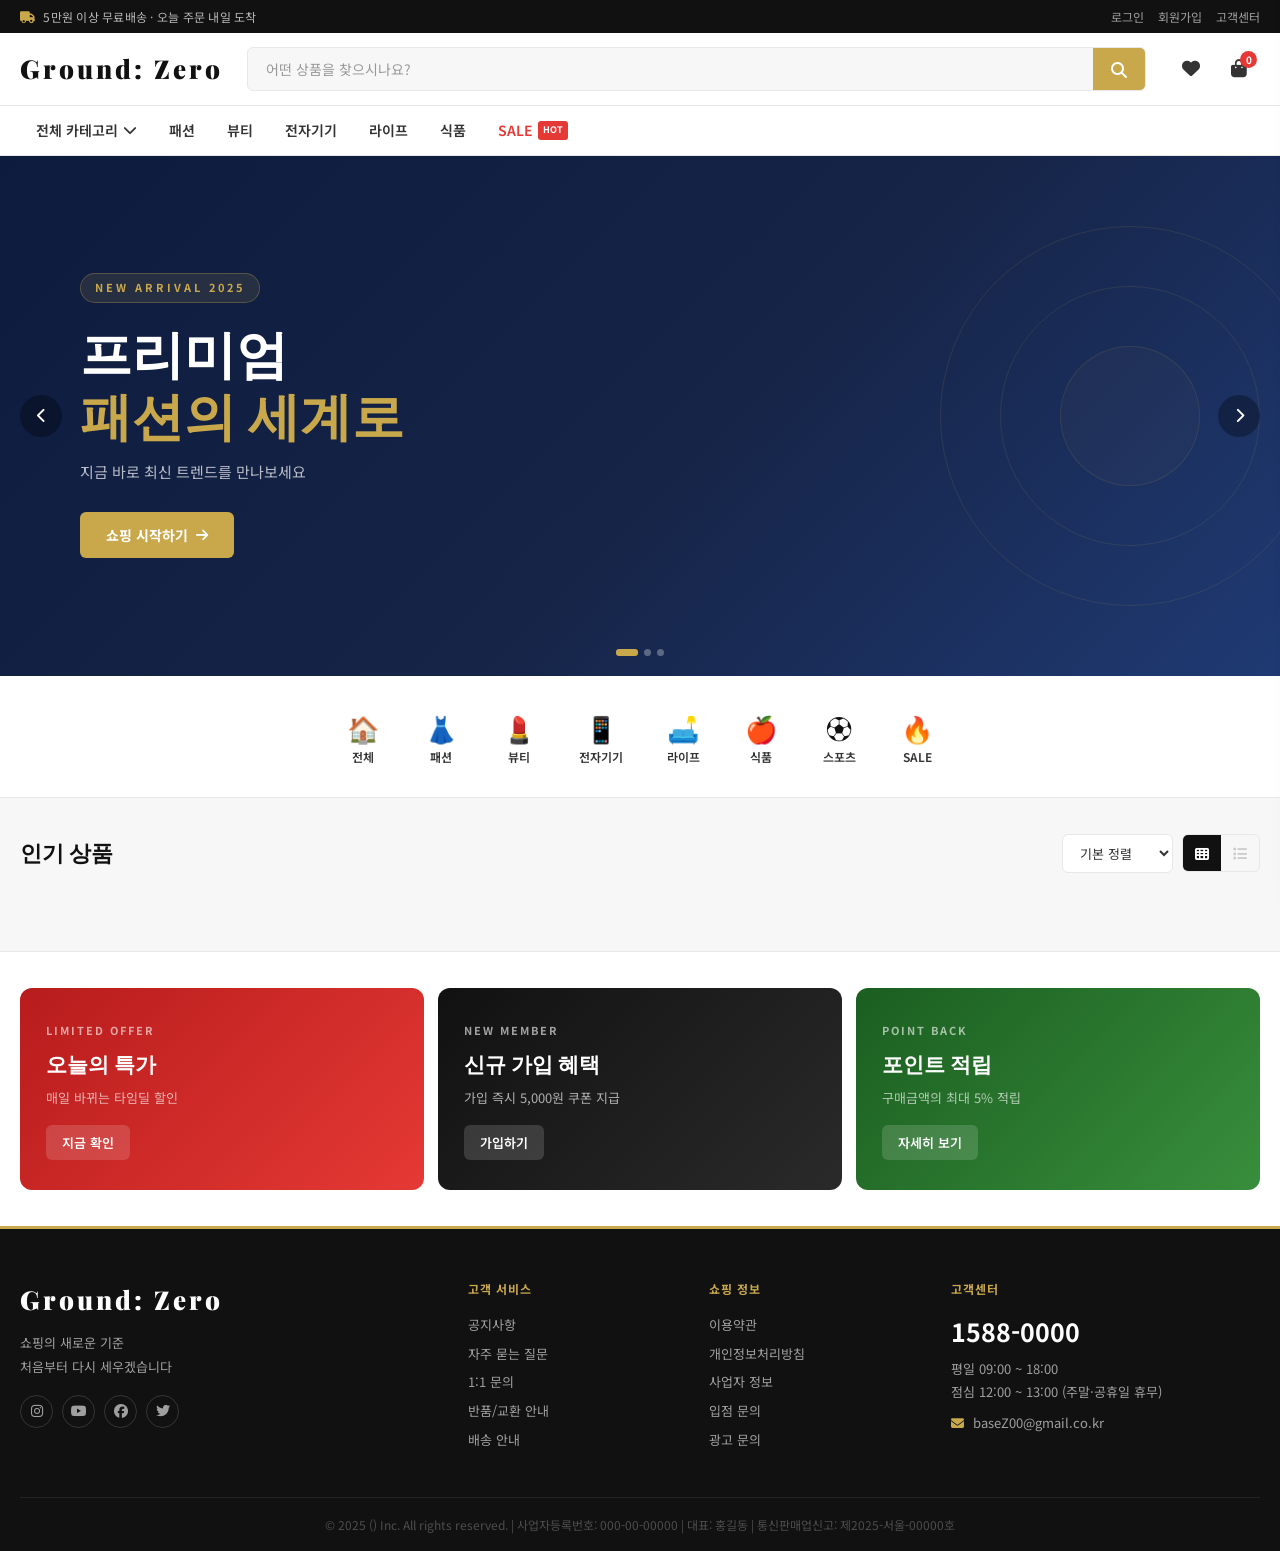
==== commit 52eef92a: "fin" ====
--- a/mypage.html
+++ b/mypage.html
@@ -107,6 +107,9 @@
                         <a href="#section-cart" class="side-nav-item active" onclick="scrollTo('section-cart')">
                             <i class="fa fa-shopping-cart"></i> 장바구니
                         </a>
+                        <a href="#section-orders" class="side-nav-item" onclick="scrollTo('section-orders')">
+                            <i class="fa fa-box"></i> 주문내역
+                        </a>
                         <a href="#section-wish" class="side-nav-item" onclick="scrollTo('section-wish')">
                             <i class="fa fa-heart"></i> 찜 목록
                         </a>
@@ -150,6 +153,24 @@
                         </div>
                     </section>
 
+                    <!-- 주문내역 -->
+                    <section class="mp-section" id="section-orders">
+                        <div class="mp-section-header">
+                            <div class="mp-section-title">
+                                <i class="fa fa-box"></i>
+                                <h2>주문내역</h2>
+                                <span class="mp-count" id="orderCount">0</span>
+                            </div>
+                        </div>
+                        <div id="orderList">
+                            <div class="mp-empty">
+                                <i class="fa fa-box"></i>
+                                <p>주문내역이 없어요</p>
+                                <a href="main.html" class="mp-btn-fill">쇼핑하러 가기</a>
+                            </div>
+                        </div>
+                    </section>
+
                     <!-- 찜 목록 -->
                     <section class="mp-section" id="section-wish">
                         <div class="mp-section-header">
@@ -183,6 +204,26 @@
                                 <i class="fa fa-clock"></i>
                                 <p>최근 본 상품이 없어요</p>
                                 <a href="main.html" class="mp-btn-fill">상품 보러가기</a>
+                            </div>
+                        </div>
+                    </section>
+
+
+                    <!-- 문의내역 -->
+                    <section class="mp-section" id="section-inquiry">
+                        <div class="mp-section-header">
+                            <div class="mp-section-title">
+                                <i class="fa fa-question-circle"></i>
+                                <h2>1:1 문의내역</h2>
+                                <span class="mp-count" id="inquiryCount">0</span>
+                            </div>
+                            <a href="customer.html" class="mp-btn-outline">문의하기</a>
+                        </div>
+                        <div id="inquiryList">
+                            <div class="mp-empty">
+                                <i class="fa fa-question-circle"></i>
+                                <p>접수된 문의가 없습니다</p>
+                                <a href="customer.html" class="mp-btn-fill">문의하기</a>
                             </div>
                         </div>
                     </section>
--- a/main.css
+++ b/main.css
@@ -84,13 +84,13 @@
   box-shadow: 0 1px 4px rgba(0,0,0,0.06);
   transition: box-shadow 0.2s;
 }
-.header-top { background: #f0f0f0; padding: 7px 0; border-bottom: 1px solid var(--border); }
+.header-top { background: var(--black); padding: 7px 0; }
 .header-top .container { display: flex; justify-content: space-between; align-items: center; }
-.header-notice { font-size: 12px; color: var(--gray); letter-spacing: 0.02em; }
+.header-notice { font-size: 12px; color: rgba(255,255,255,0.7); letter-spacing: 0.02em; }
 .header-notice i { margin-right: 5px; color: var(--accent); }
 .header-top-links { display: flex; gap: 14px; align-items: center; }
-.header-top-links a { color: var(--gray); font-size: 12px; transition: var(--transition); }
-.header-top-links a:hover { color: var(--black); }
+.header-top-links a { color: rgba(255,255,255,0.6); font-size: 12px; transition: var(--transition); }
+.header-top-links a:hover { color: var(--accent); }
 
 /* 다크모드 토글 완전 숨김 */
 .dark-toggle { display: none !important; }
